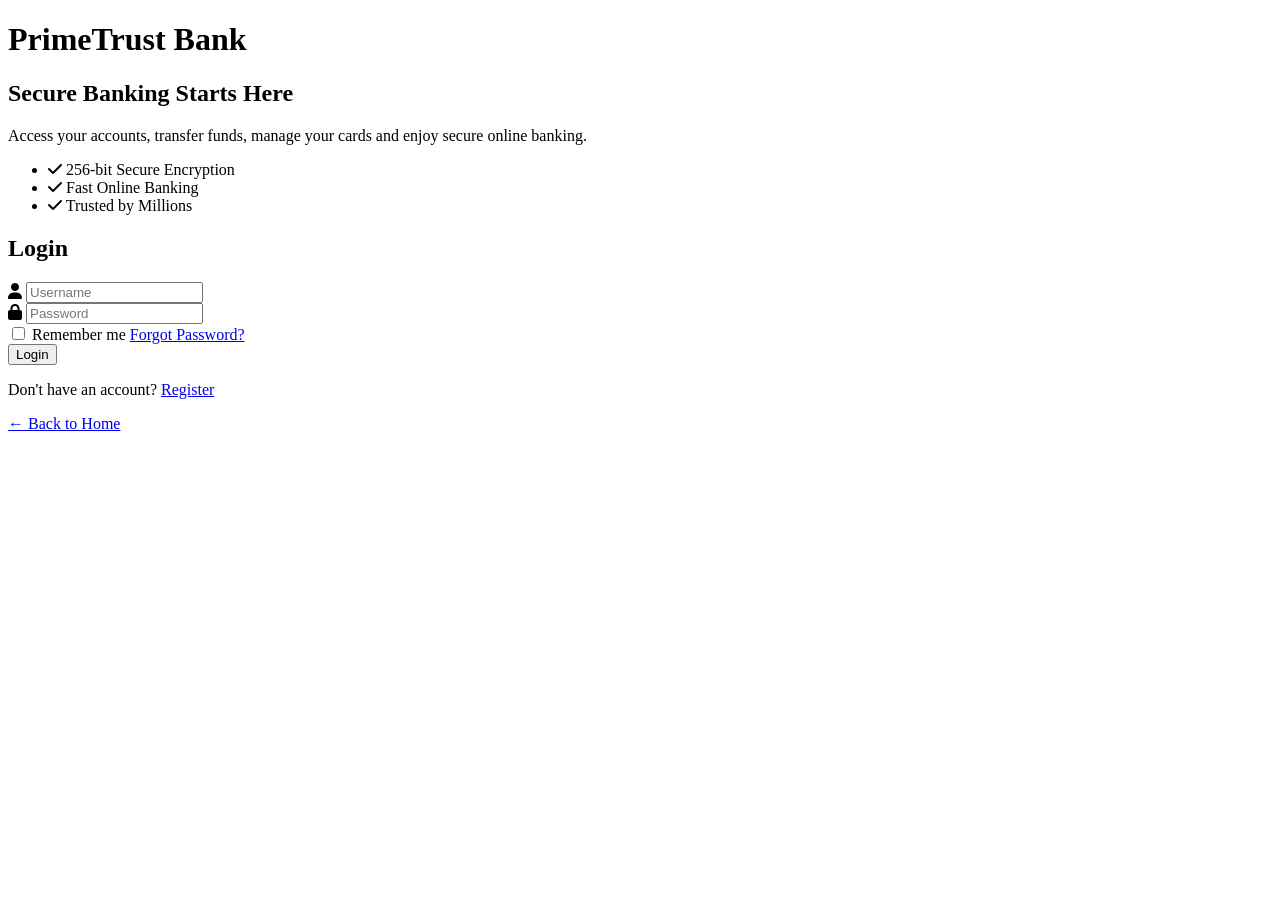
==== index.html @ f29349a3 "Add files via upload" ====
<!DOCTYPE html>
<html lang="en">
<head>
<meta charset="UTF-8">
<meta name="viewport" content="width=device-width, initial-scale=1.0">
<title>Login | PrimeTrust Bank</title>

<link rel="preconnect" href="https://fonts.googleapis.com">
<link href="https://fonts.googleapis.com/css2?family=Poppins:wght@300;400;500;600;700&display=swap" rel="stylesheet">

<link rel="stylesheet" href="login.css">

<link rel="stylesheet"
href="https://cdnjs.cloudflare.com/ajax/libs/font-awesome/6.5.2/css/all.min.css">

</head>

<body>

<div class="container">

<div class="left">

<h1>PrimeTrust Bank</h1>

<h2>Secure Banking Starts Here</h2>

<p>

Access your accounts, transfer funds, manage your
cards and enjoy secure online banking.

</p>

<ul>

<li><i class="fa-solid fa-check"></i> 256-bit Secure Encryption</li>

<li><i class="fa-solid fa-check"></i> Fast Online Banking</li>

<li><i class="fa-solid fa-check"></i> Trusted by Millions</li>

</ul>

</div>

<div class="right">

<form>

<h2>Login</h2>

<div class="input-box">

<i class="fa-solid fa-user"></i>

<input type="text" placeholder="Username">

</div>

<div class="input-box">

<i class="fa-solid fa-lock"></i>

<input type="password" placeholder="Password">

</div>

<div class="options">

<label>

<input type="checkbox">

Remember me

</label>

<a href="#">Forgot Password?</a>

</div>

<button>Login</button>

<p class="register">

Don't have an account?

<a href="#">Register</a>

</p>

<a href="index.html" class="back">

← Back to Home

</a>

</form>

</div>

</div>

</body>
</html>
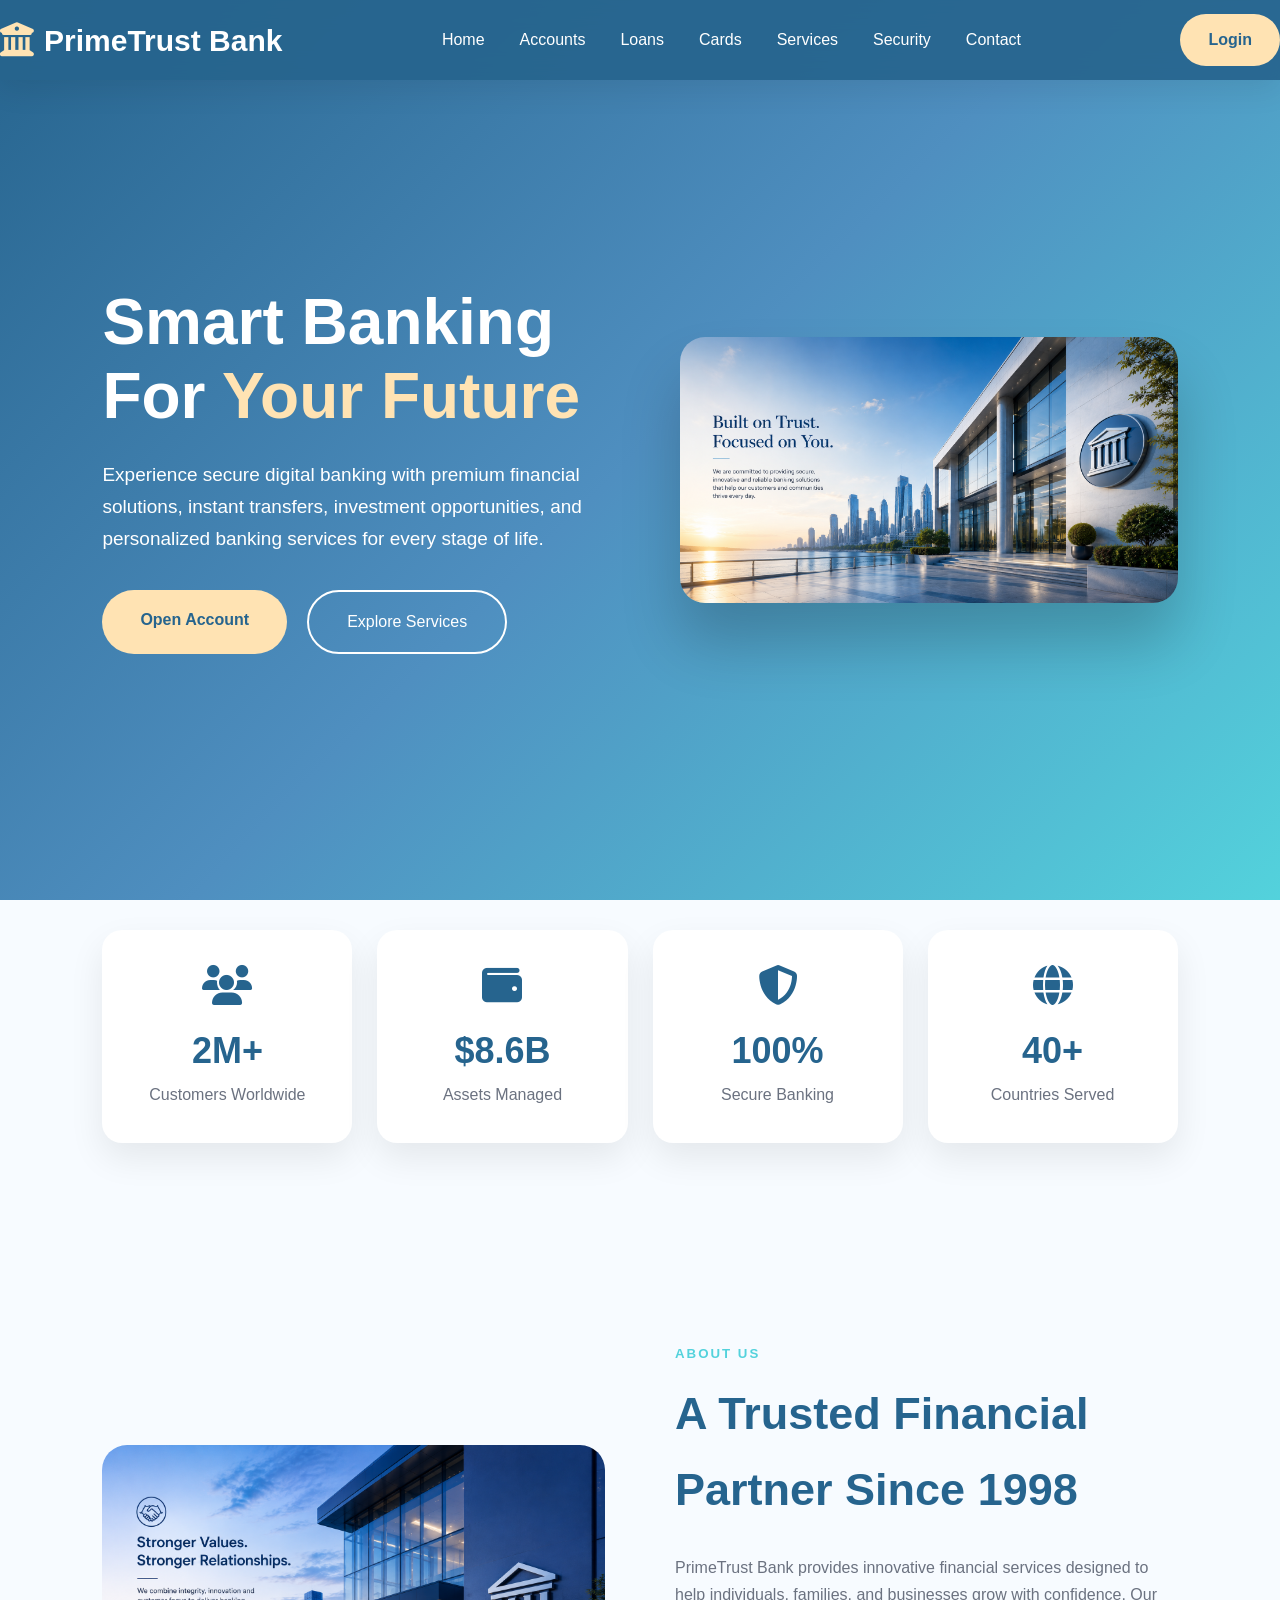
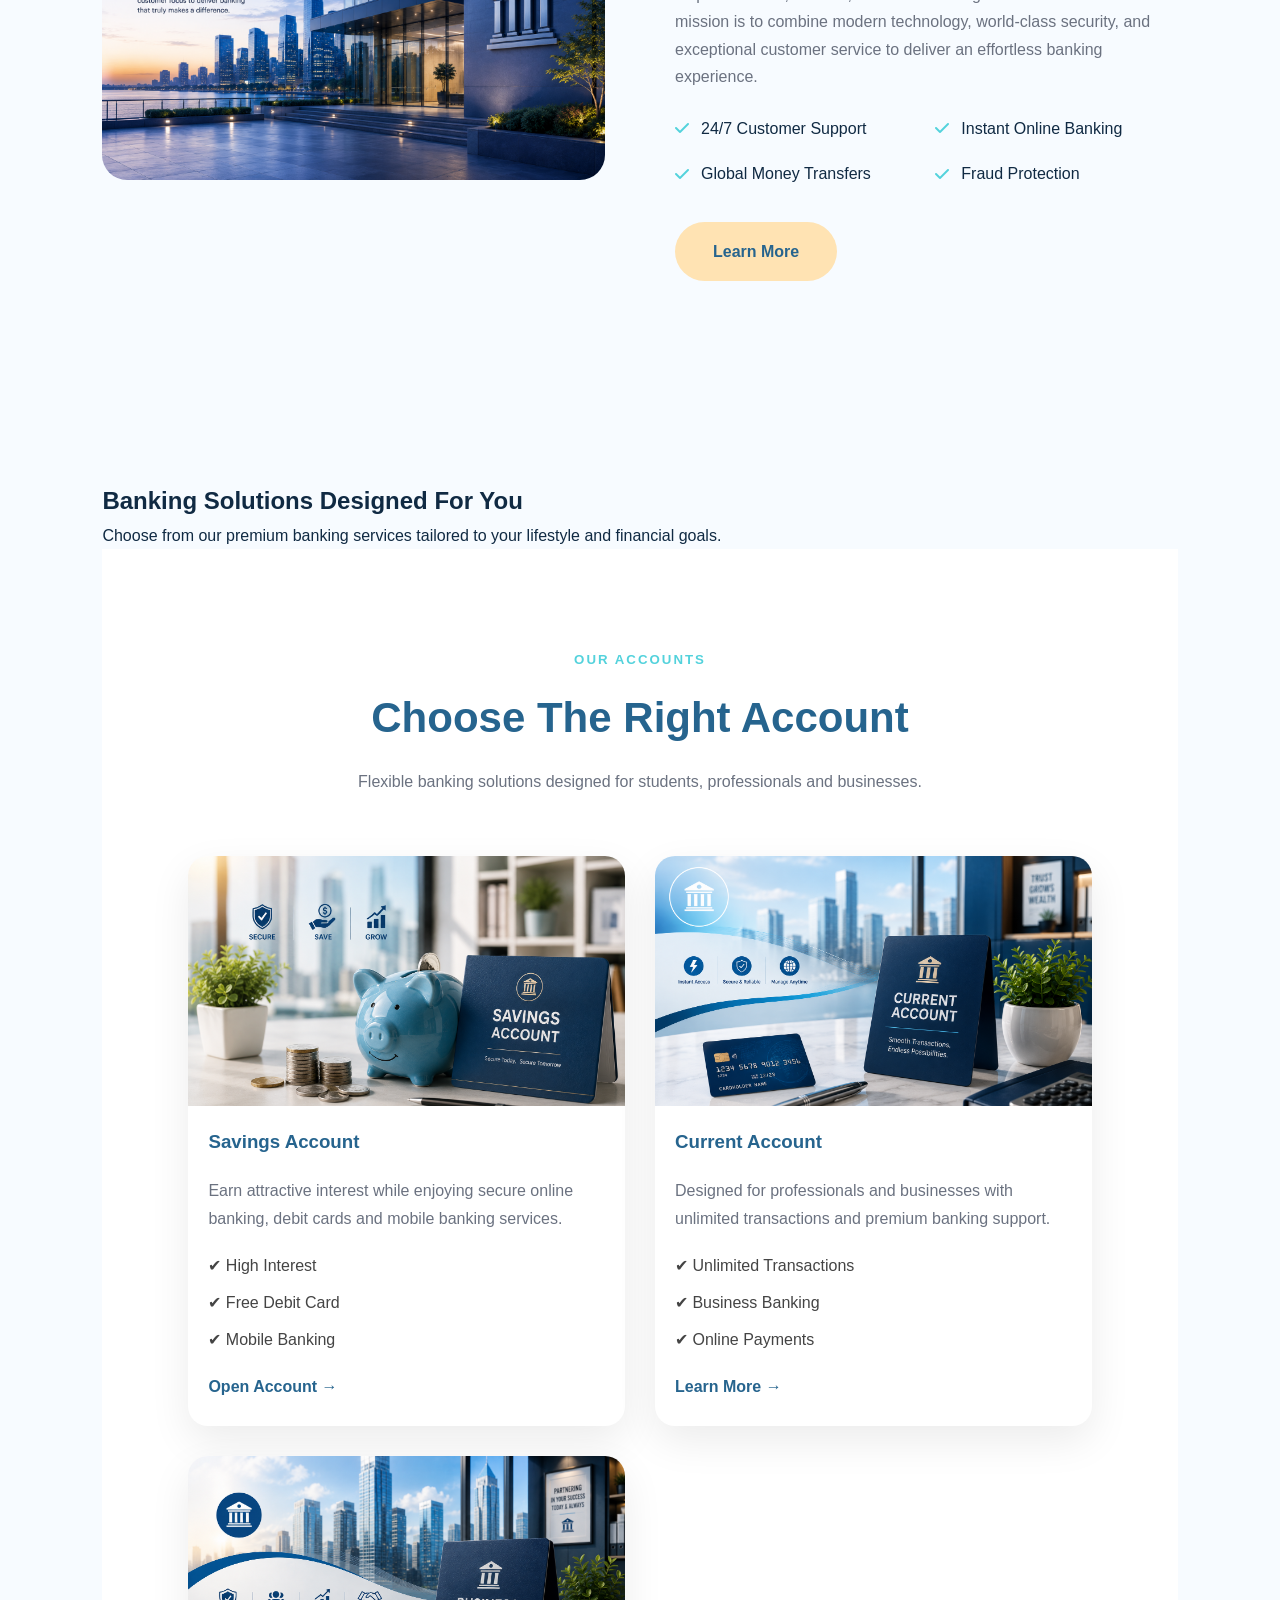
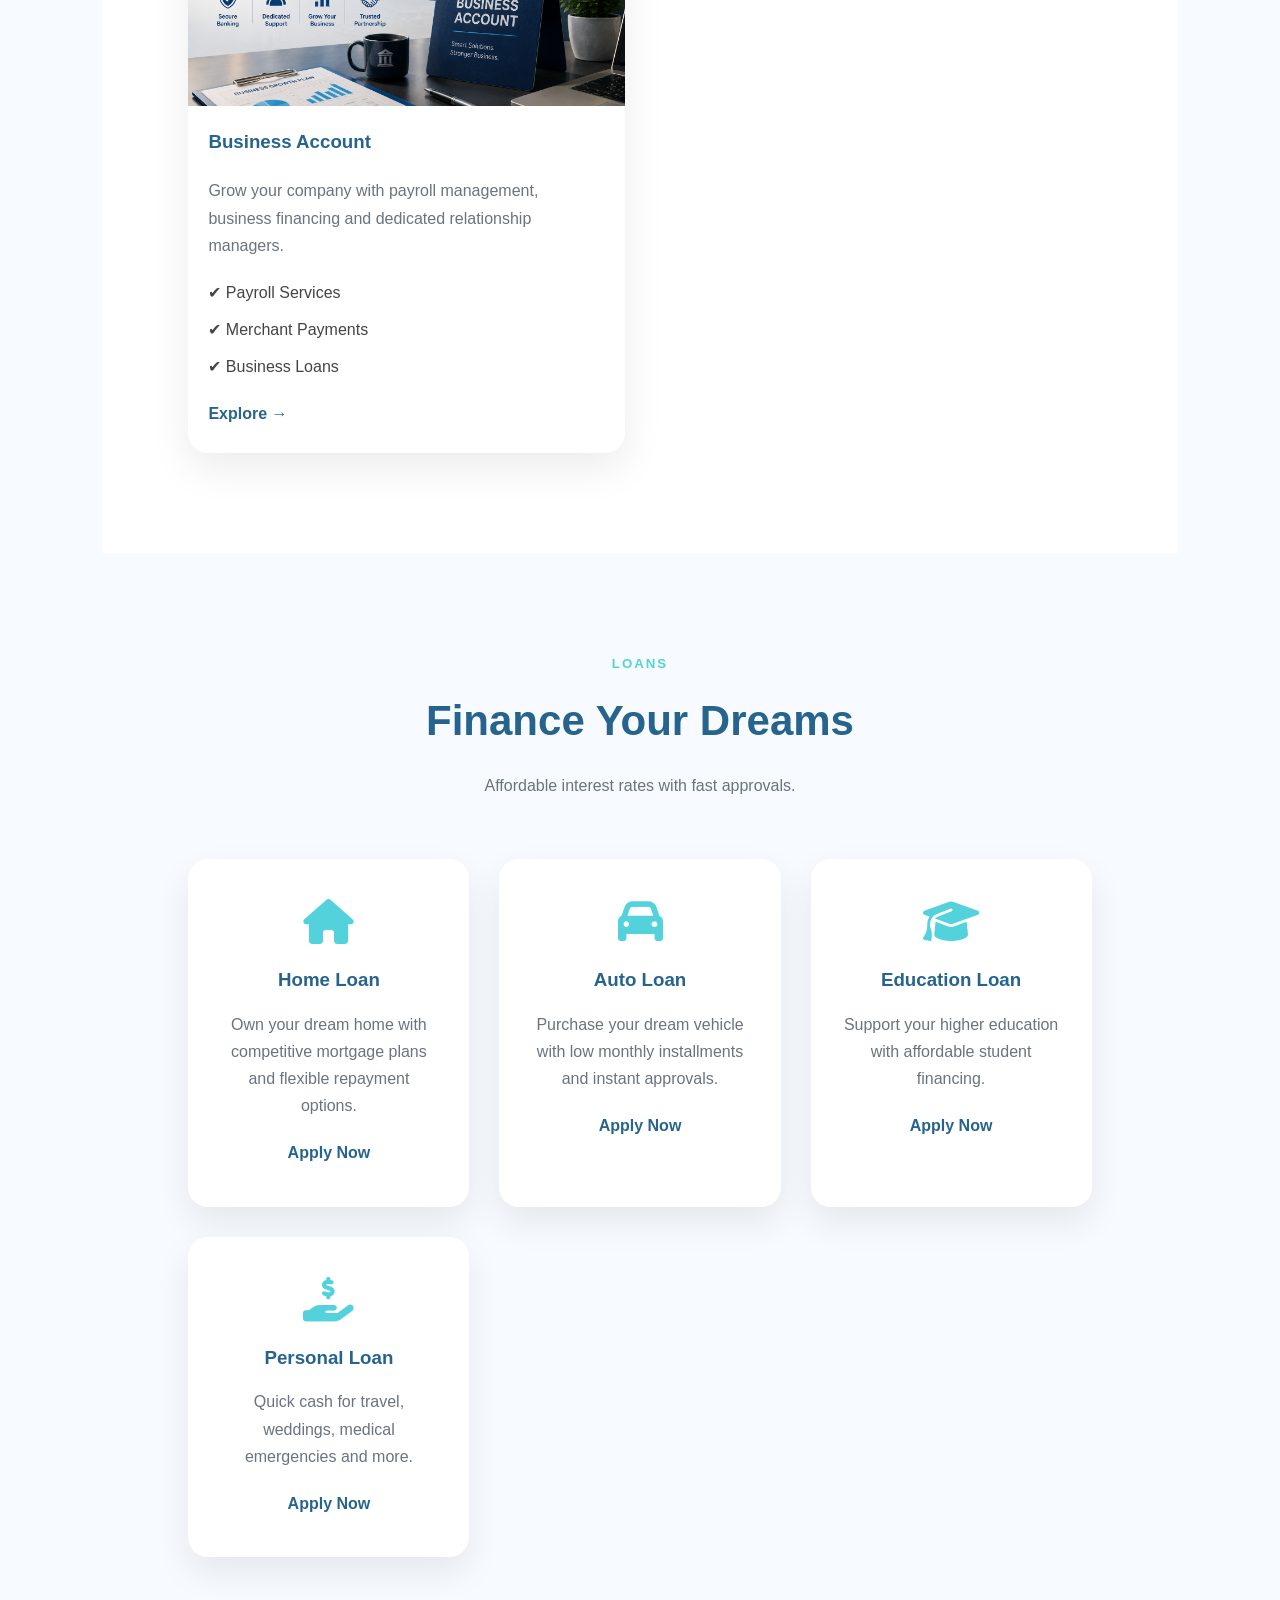
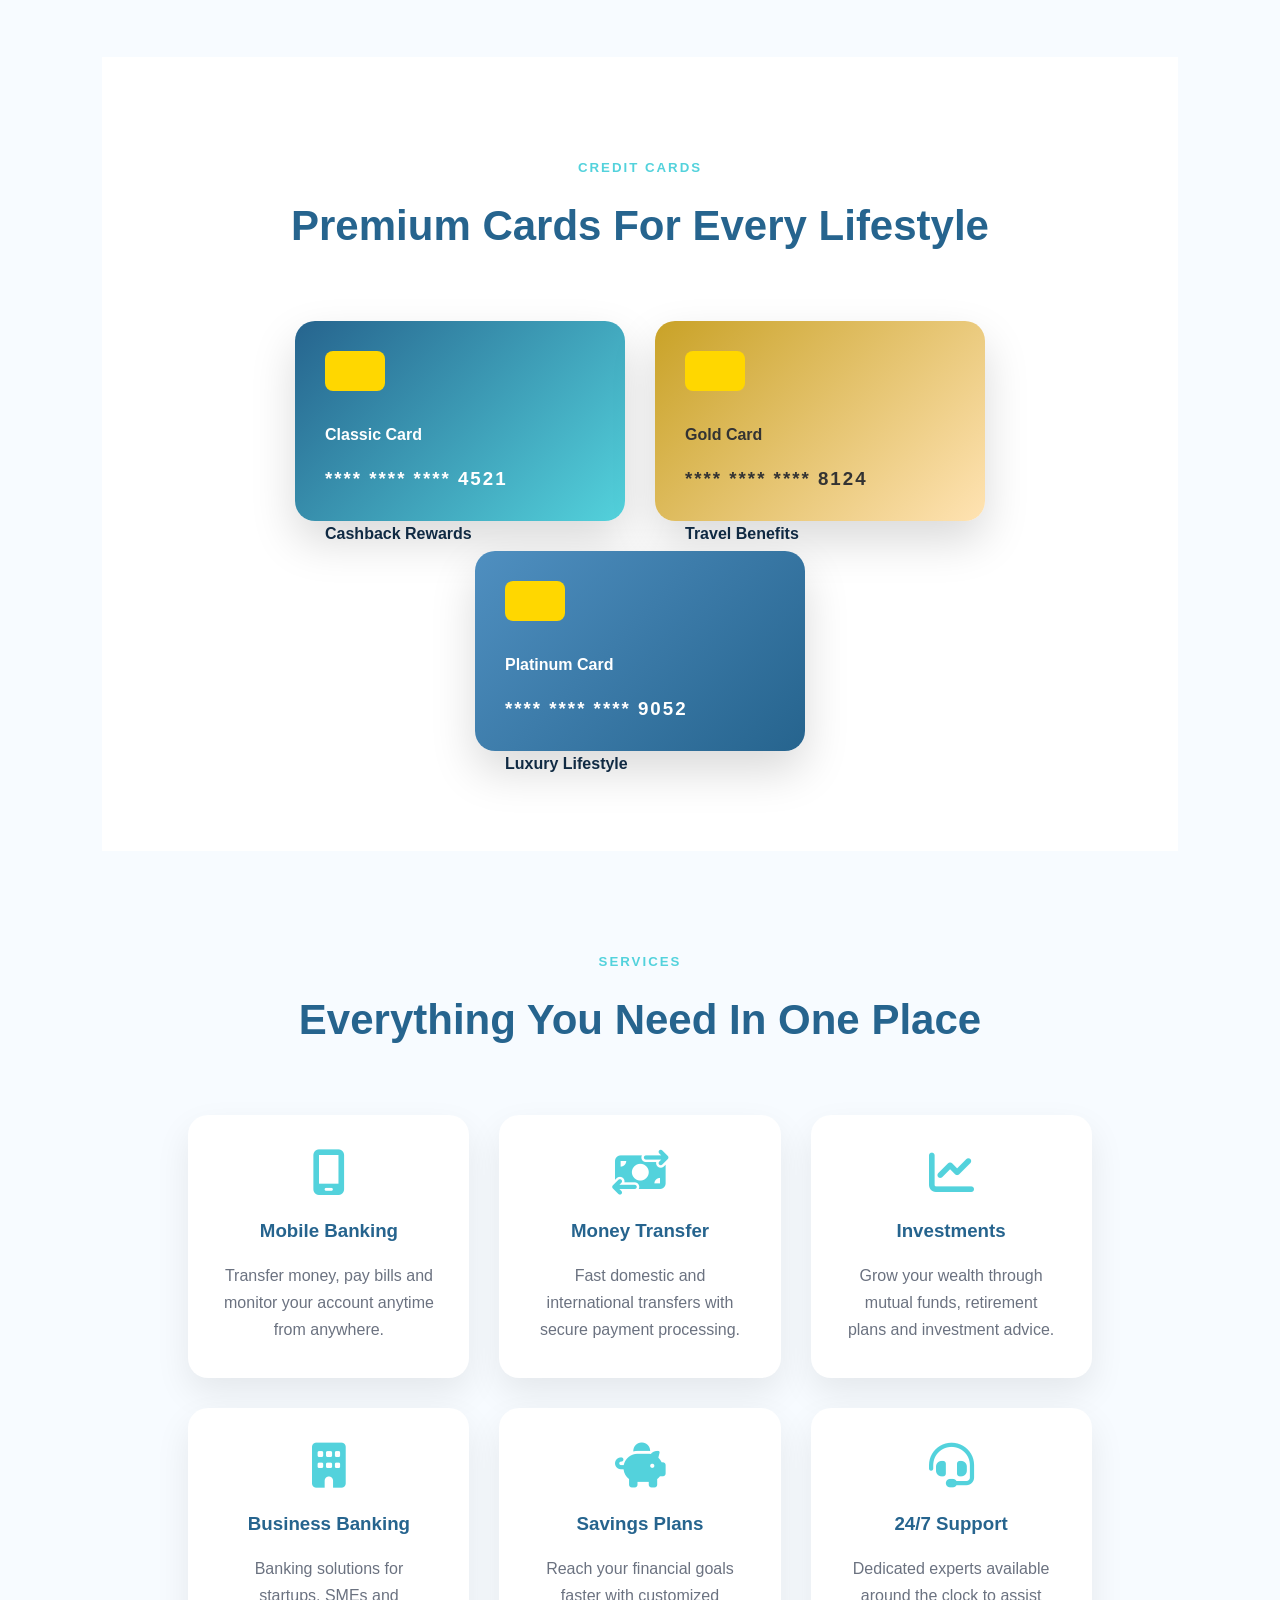
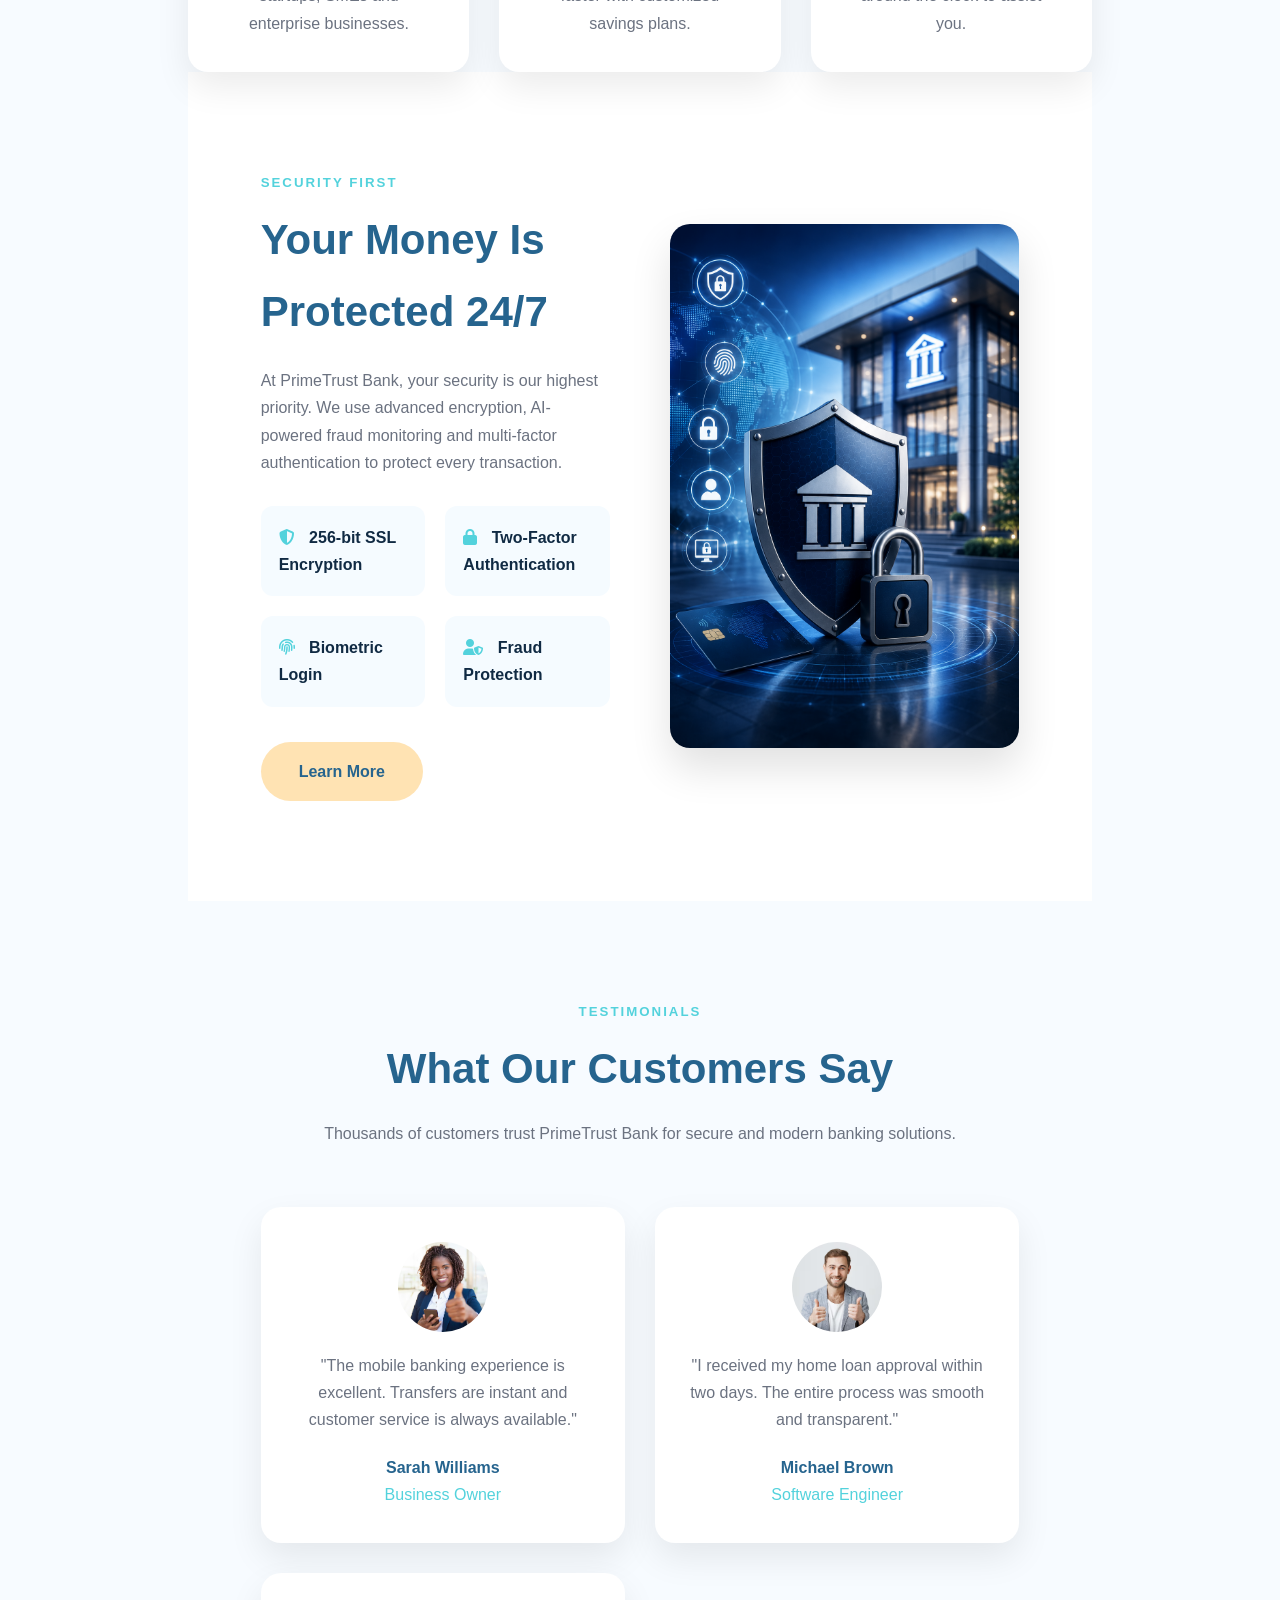
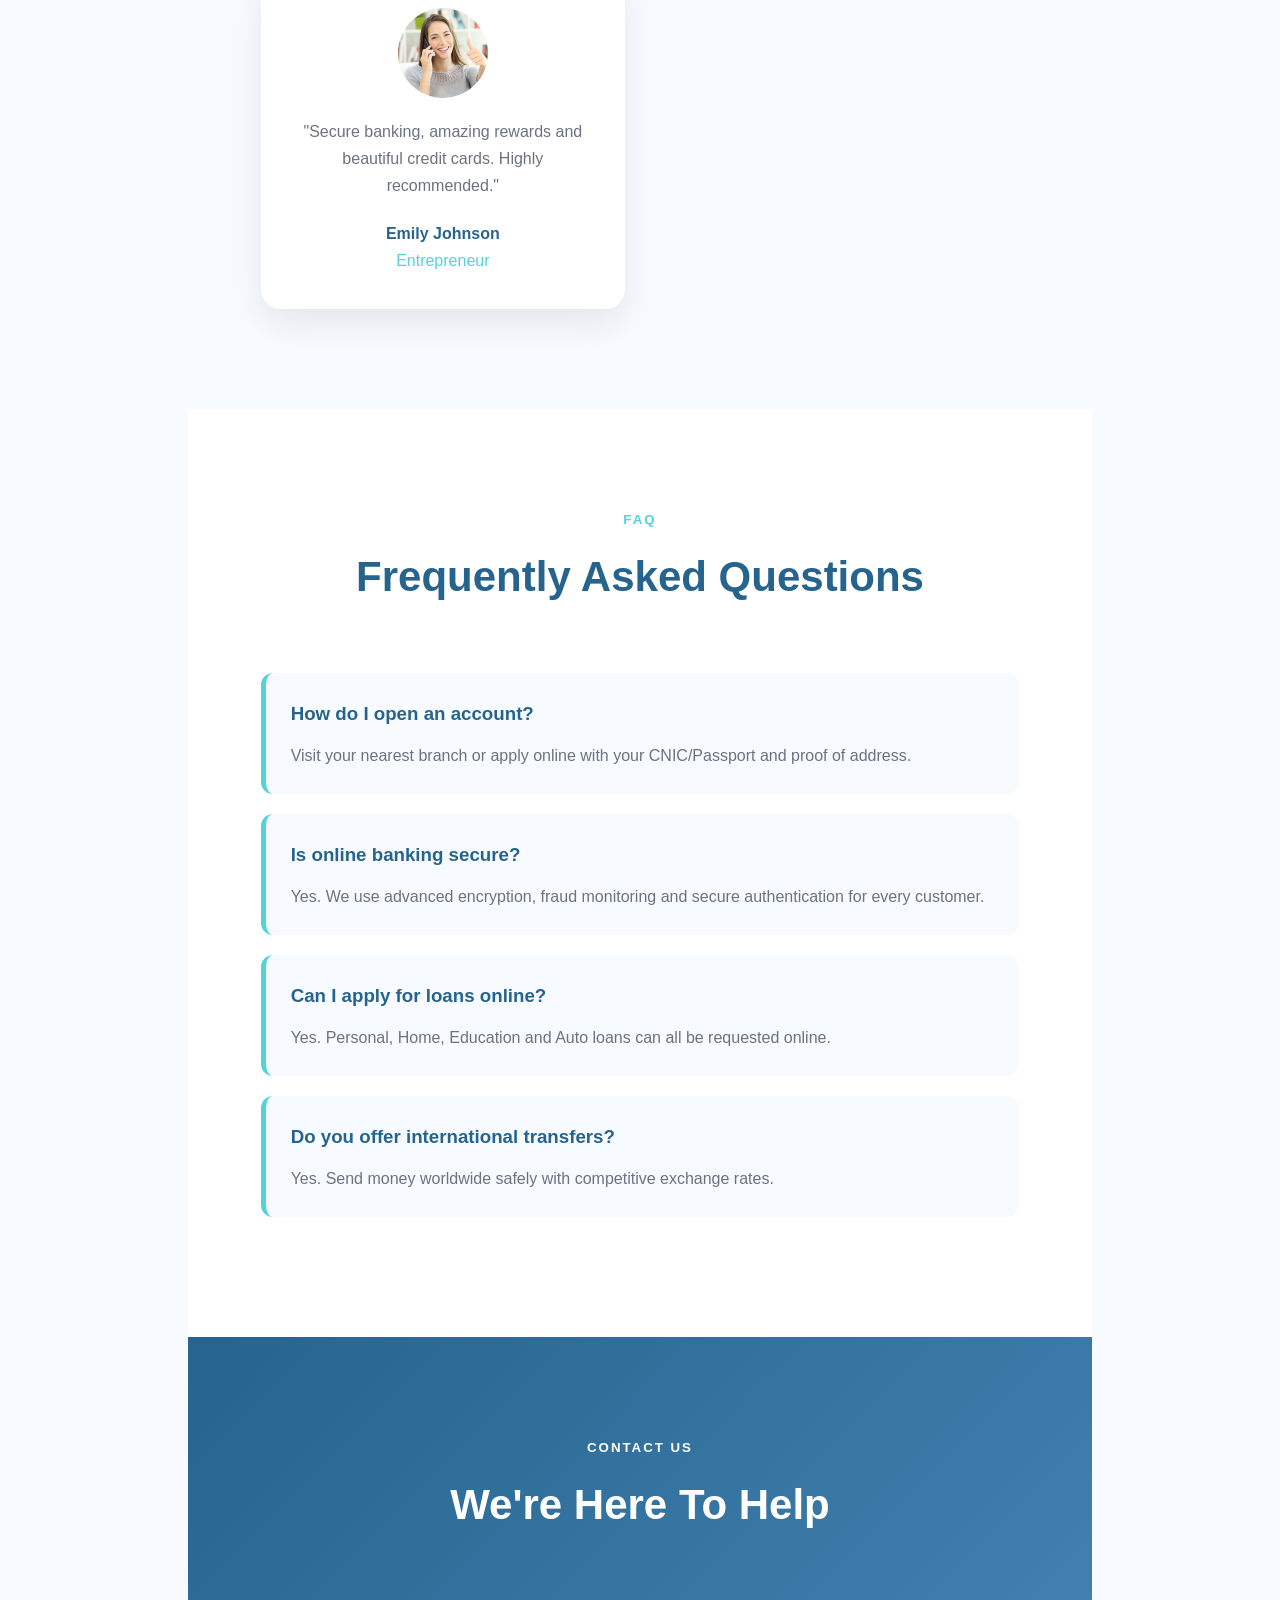
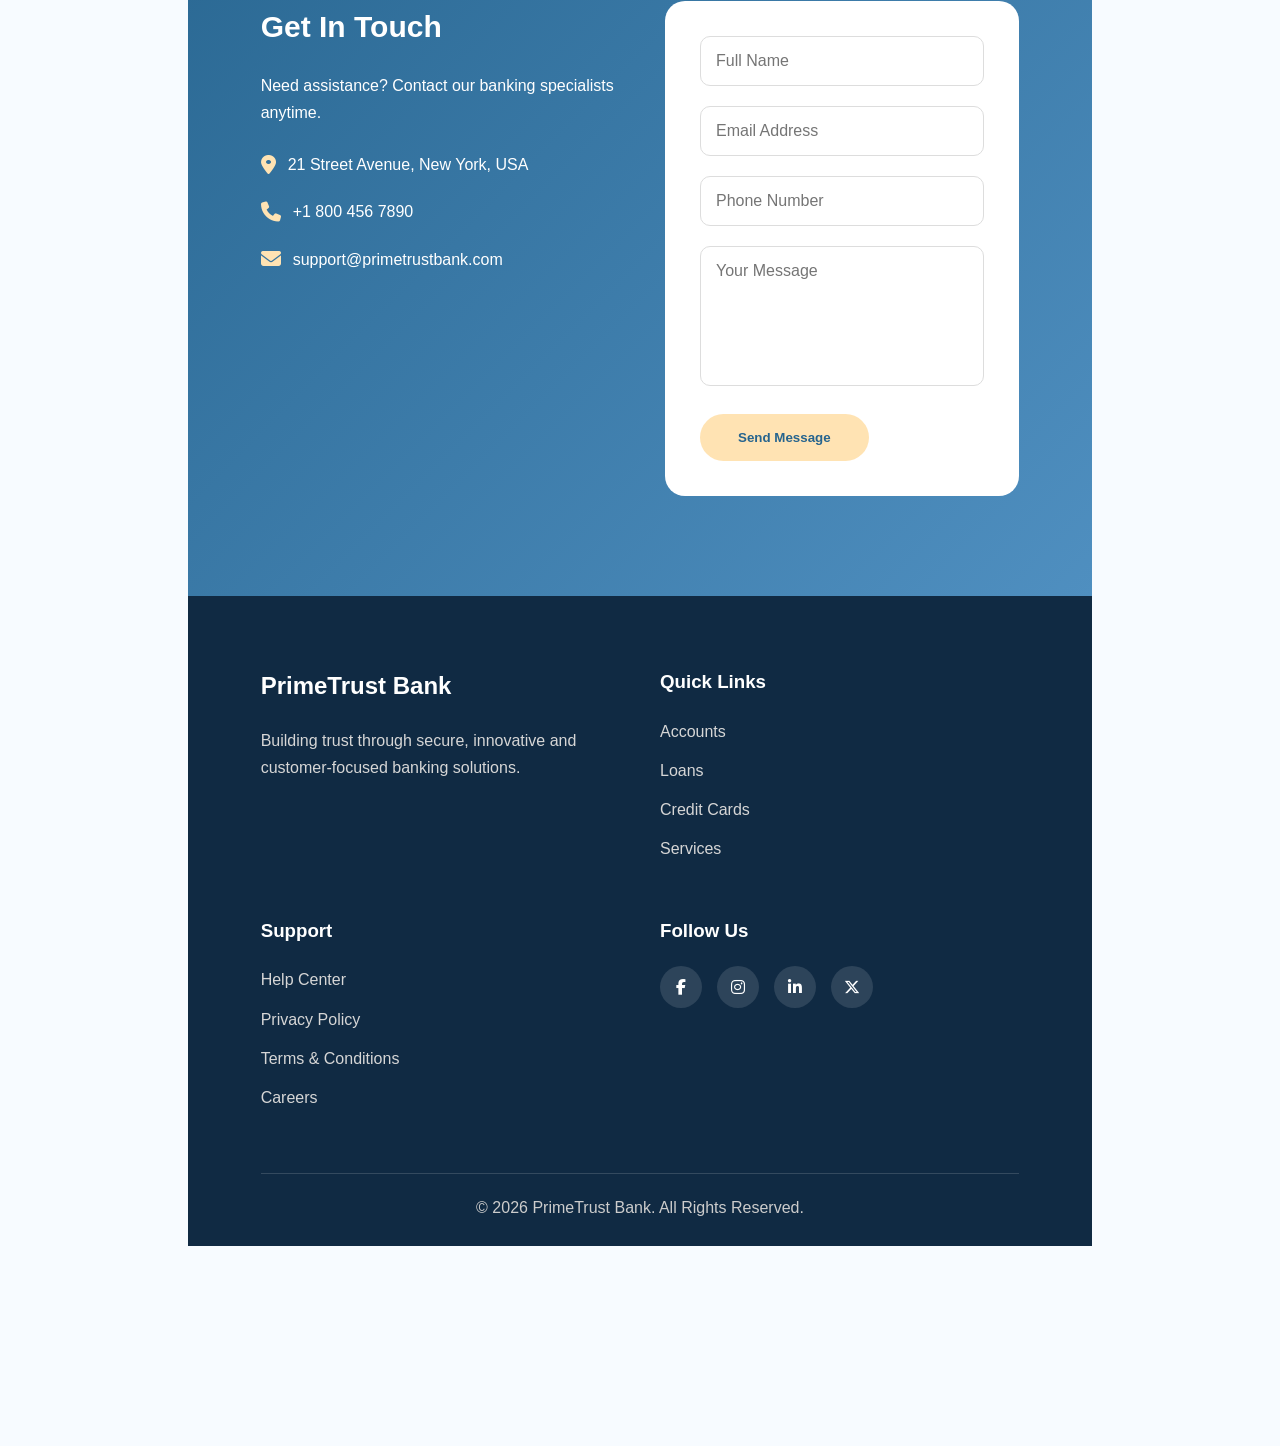
==== commit fbb504d7: "Add files via upload" ====
--- a/index.html
+++ b/index.html
@@ -3,12 +3,12 @@
 <head>
 <meta charset="UTF-8">
 <meta name="viewport" content="width=device-width, initial-scale=1.0">
-<title>Login | PrimeTrust Bank</title>
+<title>PrimeTrust Bank</title>
+
+<link rel="stylesheet" href="style.css">
 
 <link rel="preconnect" href="https://fonts.googleapis.com">
-<link href="https://fonts.googleapis.com/css2?family=Poppins:wght@300;400;500;600;700&display=swap" rel="stylesheet">
-
-<link rel="stylesheet" href="login.css">
+<link href="https://fonts.googleapis.com/css2?family=Poppins:wght@300;400;500;600;700;800&display=swap" rel="stylesheet">
 
 <link rel="stylesheet"
 href="https://cdnjs.cloudflare.com/ajax/libs/font-awesome/6.5.2/css/all.min.css">
@@ -17,90 +17,882 @@
 
 <body>
 
-<div class="container">
-
-<div class="left">
-
-<h1>PrimeTrust Bank</h1>
-
-<h2>Secure Banking Starts Here</h2>
-
-<p>
-
-Access your accounts, transfer funds, manage your
-cards and enjoy secure online banking.
-
-</p>
-
-<ul>
-
-<li><i class="fa-solid fa-check"></i> 256-bit Secure Encryption</li>
-
-<li><i class="fa-solid fa-check"></i> Fast Online Banking</li>
-
-<li><i class="fa-solid fa-check"></i> Trusted by Millions</li>
+<header>
+
+<nav class="navbar">
+
+<div class="logo">
+<i class="fa-solid fa-building-columns"></i>
+<span>PrimeTrust Bank</span>
+</div>
+
+<ul class="nav-links">
+
+<li><a href="#home">Home</a></li>
+<li><a href="#accounts">Accounts</a></li>
+<li><a href="#loans">Loans</a></li>
+<li><a href="#cards">Cards</a></li>
+<li><a href="#services">Services</a></li>
+<li><a href="#security">Security</a></li>
+<li><a href="#contact">Contact</a></li>
 
 </ul>
 
-</div>
-
-<div class="right">
-
-<form>
-
-<h2>Login</h2>
-
-<div class="input-box">
-
-<i class="fa-solid fa-user"></i>
-
-<input type="text" placeholder="Username">
-
-</div>
-
-<div class="input-box">
-
-<i class="fa-solid fa-lock"></i>
-
-<input type="password" placeholder="Password">
-
-</div>
-
-<div class="options">
-
-<label>
-
-<input type="checkbox">
-
-Remember me
-
-</label>
-
-<a href="#">Forgot Password?</a>
-
-</div>
-
-<button>Login</button>
-
-<p class="register">
-
-Don't have an account?
-
-<a href="#">Register</a>
-
-</p>
-
-<a href="index.html" class="back">
-
-← Back to Home
-
+<a href="index2.html" class="btn-nav">Login</a>
+</nav>
+
+</header>
+
+<!-- HERO -->
+
+<section class="hero" id="home">
+
+<div class="hero-content">
+
+<h1>
+Smart Banking For
+<span>Your Future</span>
+</h1>
+
+<p>
+
+Experience secure digital banking with premium financial
+solutions, instant transfers, investment opportunities,
+and personalized banking services for every stage of life.
+
+</p>
+
+<div class="hero-buttons">
+
+<a href="#" class="primary-btn">
+Open Account
 </a>
 
+<a href="#" class="secondary-btn">
+Explore Services
+</a>
+
+</div>
+
+</div>
+
+<div class="hero-image">
+
+<img src="img/../Hero Banner.png" alt="Bank">
+
+</div>
+
+</section>
+
+<!-- FLOATING STATS -->
+
+<section class="stats">
+
+<div class="stat-box">
+
+<i class="fa-solid fa-users"></i>
+
+<h2>2M+</h2>
+
+<p>Customers Worldwide</p>
+
+</div>
+
+<div class="stat-box">
+
+<i class="fa-solid fa-wallet"></i>
+
+<h2>$8.6B</h2>
+
+<p>Assets Managed</p>
+
+</div>
+
+<div class="stat-box">
+
+<i class="fa-solid fa-shield-halved"></i>
+
+<h2>100%</h2>
+
+<p>Secure Banking</p>
+
+</div>
+
+<div class="stat-box">
+
+<i class="fa-solid fa-globe"></i>
+
+<h2>40+</h2>
+
+<p>Countries Served</p>
+
+</div>
+
+</section>
+
+<!-- ABOUT -->
+
+<section class="about">
+
+<div class="about-image">
+
+<img src="img/../about us.png" alt="About Us">
+
+</div>
+
+<div class="about-content">
+
+<h5>ABOUT US</h5>
+
+<h2>
+
+A Trusted Financial Partner Since 1998
+
+</h2>
+
+<p>
+
+PrimeTrust Bank provides innovative financial services
+designed to help individuals, families, and businesses
+grow with confidence.
+
+Our mission is to combine modern technology,
+world-class security, and exceptional customer service
+to deliver an effortless banking experience.
+
+</p>
+
+<div class="features">
+
+<div>
+
+<i class="fa-solid fa-check"></i>
+
+24/7 Customer Support
+
+</div>
+
+<div>
+
+<i class="fa-solid fa-check"></i>
+
+Instant Online Banking
+
+</div>
+
+<div>
+
+<i class="fa-solid fa-check"></i>
+
+Global Money Transfers
+
+</div>
+
+<div>
+
+<i class="fa-solid fa-check"></i>
+
+Fraud Protection
+
+</div>
+
+</div>
+
+<a href="#" class="primary-btn">
+
+Learn More
+
+</a>
+
+</div>
+
+</section>
+
+<!-- SECTION TITLE -->
+
+<section class="section-title">
+
+<h2>
+
+Banking Solutions Designed For You
+
+</h2>
+
+<p>
+
+Choose from our premium banking services tailored
+to your lifestyle and financial goals.
+
+</p>
+
+<!-- =========================
+     ACCOUNTS
+========================= -->
+
+<section class="accounts" id="accounts">
+
+    <div class="section-heading">
+        <h5>OUR ACCOUNTS</h5>
+        <h2>Choose The Right Account</h2>
+        <p>Flexible banking solutions designed for students, professionals and businesses.</p>
+    </div>
+
+    <div class="card-container">
+
+        <div class="bank-card">
+
+            <img src="img/../saving acc.png" alt="Savings Account">
+
+            <h3>Savings Account</h3>
+
+            <p>
+                Earn attractive interest while enjoying secure online banking,
+                debit cards and mobile banking services.
+            </p>
+
+            <ul>
+                <li>✔ High Interest</li>
+                <li>✔ Free Debit Card</li>
+                <li>✔ Mobile Banking</li>
+            </ul>
+
+            <a href="#">Open Account →</a>
+
+        </div>
+
+        <div class="bank-card">
+
+            <img src="img/../current acc.png" alt="Current Account">
+
+            <h3>Current Account</h3>
+
+            <p>
+                Designed for professionals and businesses with unlimited
+                transactions and premium banking support.
+            </p>
+
+            <ul>
+                <li>✔ Unlimited Transactions</li>
+                <li>✔ Business Banking</li>
+                <li>✔ Online Payments</li>
+            </ul>
+
+            <a href="#">Learn More →</a>
+
+        </div>
+
+        <div class="bank-card">
+
+            <img src="img/../Business Account.png" alt="Business Account">
+
+            <h3>Business Account</h3>
+
+            <p>
+                Grow your company with payroll management,
+                business financing and dedicated relationship managers.
+            </p>
+
+            <ul>
+                <li>✔ Payroll Services</li>
+                <li>✔ Merchant Payments</li>
+                <li>✔ Business Loans</li>
+            </ul>
+
+            <a href="#">Explore →</a>
+
+        </div>
+
+    </div>
+
+</section>
+
+<!-- =========================
+        LOANS
+========================= -->
+
+<section class="loans" id="loans">
+
+<div class="section-heading">
+
+<h5>LOANS</h5>
+
+<h2>Finance Your Dreams</h2>
+
+<p>
+
+Affordable interest rates with fast approvals.
+
+</p>
+
+</div>
+
+<div class="loan-grid">
+
+<div class="loan-box">
+
+<i class="fa-solid fa-house"></i>
+
+<h3>Home Loan</h3>
+
+<p>
+
+Own your dream home with competitive mortgage plans
+and flexible repayment options.
+
+</p>
+
+<a href="#">Apply Now</a>
+
+</div>
+
+<div class="loan-box">
+
+<i class="fa-solid fa-car"></i>
+
+<h3>Auto Loan</h3>
+
+<p>
+
+Purchase your dream vehicle with low monthly
+installments and instant approvals.
+
+</p>
+
+<a href="#">Apply Now</a>
+
+</div>
+
+<div class="loan-box">
+
+<i class="fa-solid fa-graduation-cap"></i>
+
+<h3>Education Loan</h3>
+
+<p>
+
+Support your higher education with affordable
+student financing.
+
+</p>
+
+<a href="#">Apply Now</a>
+
+</div>
+
+<div class="loan-box">
+
+<i class="fa-solid fa-hand-holding-dollar"></i>
+
+<h3>Personal Loan</h3>
+
+<p>
+
+Quick cash for travel, weddings,
+medical emergencies and more.
+
+</p>
+
+<a href="#">Apply Now</a>
+
+</div>
+
+</div>
+
+</section>
+
+<!-- =========================
+      CREDIT CARDS
+========================= -->
+
+<section class="cards" id="cards">
+
+<div class="section-heading">
+
+<h5>CREDIT CARDS</h5>
+
+<h2>Premium Cards For Every Lifestyle</h2>
+
+</div>
+
+<div class="cards-wrapper">
+
+<div class="credit-card">
+
+<div class="chip"></div>
+
+<h4>Classic Card</h4>
+
+<h3>**** **** **** 4521</h3>
+
+<p>Cashback Rewards</p>
+
+</div>
+
+<div class="credit-card gold">
+
+<div class="chip"></div>
+
+<h4>Gold Card</h4>
+
+<h3>**** **** **** 8124</h3>
+
+<p>Travel Benefits</p>
+
+</div>
+
+<div class="credit-card platinum">
+
+<div class="chip"></div>
+
+<h4>Platinum Card</h4>
+
+<h3>**** **** **** 9052</h3>
+
+<p>Luxury Lifestyle</p>
+
+</div>
+
+</div>
+
+</section>
+
+<!-- =========================
+        SERVICES
+========================= -->
+
+<section class="services" id="services">
+
+<div class="section-heading">
+
+<h5>SERVICES</h5>
+
+<h2>Everything You Need In One Place</h2>
+
+</div>
+
+<div class="service-grid">
+
+<div class="service-box">
+
+<i class="fa-solid fa-mobile-screen"></i>
+
+<h3>Mobile Banking</h3>
+
+<p>
+
+Transfer money, pay bills and monitor your account
+anytime from anywhere.
+
+</p>
+
+</div>
+
+<div class="service-box">
+
+<i class="fa-solid fa-money-bill-transfer"></i>
+
+<h3>Money Transfer</h3>
+
+<p>
+
+Fast domestic and international transfers with secure
+payment processing.
+
+</p>
+
+</div>
+
+<div class="service-box">
+
+<i class="fa-solid fa-chart-line"></i>
+
+<h3>Investments</h3>
+
+<p>
+
+Grow your wealth through mutual funds,
+retirement plans and investment advice.
+
+</p>
+
+</div>
+
+<div class="service-box">
+
+<i class="fa-solid fa-building"></i>
+
+<h3>Business Banking</h3>
+
+<p>
+
+Banking solutions for startups,
+SMEs and enterprise businesses.
+
+</p>
+
+</div>
+
+<div class="service-box">
+
+<i class="fa-solid fa-piggy-bank"></i>
+
+<h3>Savings Plans</h3>
+
+<p>
+
+Reach your financial goals faster
+with customized savings plans.
+
+</p>
+
+</div>
+
+<div class="service-box">
+
+<i class="fa-solid fa-headset"></i>
+
+<h3>24/7 Support</h3>
+
+<p>
+
+Dedicated experts available around the clock
+to assist you.
+
+</p>
+
+</div>
+
+</div>
+
+<!-- =========================
+        SECURITY
+========================= -->
+
+<section class="security" id="security">
+
+    <div class="security-content">
+
+        <div class="security-text">
+
+            <h5>SECURITY FIRST</h5>
+
+            <h2>Your Money Is Protected 24/7</h2>
+
+            <p>
+                At PrimeTrust Bank, your security is our highest priority. We use
+                advanced encryption, AI-powered fraud monitoring and multi-factor
+                authentication to protect every transaction.
+            </p>
+
+            <div class="security-list">
+
+                <div>
+                    <i class="fa-solid fa-shield-halved"></i>
+                    256-bit SSL Encryption
+                </div>
+
+                <div>
+                    <i class="fa-solid fa-lock"></i>
+                    Two-Factor Authentication
+                </div>
+
+                <div>
+                    <i class="fa-solid fa-fingerprint"></i>
+                    Biometric Login
+                </div>
+
+                <div>
+                    <i class="fa-solid fa-user-shield"></i>
+                    Fraud Protection
+                </div>
+
+            </div>
+
+            <a href="#" class="primary-btn">
+                Learn More
+            </a>
+
+        </div>
+
+        <div class="security-image">
+            <img src="img/../security.png" alt="Security">
+        </div>
+
+    </div>
+
+</section>
+
+<!-- =========================
+      TESTIMONIALS
+========================= -->
+
+<section class="testimonials">
+
+<div class="section-heading">
+
+<h5>TESTIMONIALS</h5>
+
+<h2>What Our Customers Say</h2>
+
+<p>
+Thousands of customers trust PrimeTrust Bank for secure
+and modern banking solutions.
+</p>
+
+</div>
+
+<div class="testimonial-grid">
+
+<div class="testimonial">
+
+<img src="img/../customer 1.avif" alt="Customer">
+
+<p>
+"The mobile banking experience is excellent.
+Transfers are instant and customer service
+is always available."
+</p>
+
+<h4>Sarah Williams</h4>
+
+<span>Business Owner</span>
+
+</div>
+
+<div class="testimonial">
+
+<img src="img/../customer 3.avif" alt="Customer">
+
+<p>
+"I received my home loan approval within two days.
+The entire process was smooth and transparent."
+</p>
+
+<h4>Michael Brown</h4>
+
+<span>Software Engineer</span>
+
+</div>
+
+<div class="testimonial">
+
+<img src="img/../customer 2.jpg" alt="Customer">
+
+<p>
+"Secure banking, amazing rewards and beautiful
+credit cards. Highly recommended."
+</p>
+
+<h4>Emily Johnson</h4>
+
+<span>Entrepreneur</span>
+
+</div>
+
+</div>
+
+</section>
+
+<!-- =========================
+          FAQ
+========================= -->
+
+<section class="faq">
+
+<div class="section-heading">
+
+<h5>FAQ</h5>
+
+<h2>Frequently Asked Questions</h2>
+
+</div>
+
+<div class="faq-box">
+
+<h3>How do I open an account?</h3>
+
+<p>
+Visit your nearest branch or apply online with
+your CNIC/Passport and proof of address.
+</p>
+
+</div>
+
+<div class="faq-box">
+
+<h3>Is online banking secure?</h3>
+
+<p>
+Yes. We use advanced encryption, fraud monitoring
+and secure authentication for every customer.
+</p>
+
+</div>
+
+<div class="faq-box">
+
+<h3>Can I apply for loans online?</h3>
+
+<p>
+Yes. Personal, Home, Education and Auto loans
+can all be requested online.
+</p>
+
+</div>
+
+<div class="faq-box">
+
+<h3>Do you offer international transfers?</h3>
+
+<p>
+Yes. Send money worldwide safely with competitive
+exchange rates.
+</p>
+
+</div>
+
+</section>
+
+<!-- =========================
+        CONTACT
+========================= -->
+
+<section class="contact" id="contact">
+
+<div class="section-heading">
+
+<h5>CONTACT US</h5>
+
+<h2>We're Here To Help</h2>
+
+</div>
+
+<div class="contact-wrapper">
+
+<div class="contact-info">
+
+<h3>Get In Touch</h3>
+
+<p>
+Need assistance? Contact our banking specialists anytime.
+</p>
+
+<div>
+
+<i class="fa-solid fa-location-dot"></i>
+
+21 Street Avenue,
+New York, USA
+
+</div>
+
+<div>
+
+<i class="fa-solid fa-phone"></i>
+
++1 800 456 7890
+
+</div>
+
+<div>
+
+<i class="fa-solid fa-envelope"></i>
+
+support@primetrustbank.com
+
+</div>
+
+</div>
+
+<form class="contact-form">
+
+<input type="text" placeholder="Full Name">
+
+<input type="email" placeholder="Email Address">
+
+<input type="text" placeholder="Phone Number">
+
+<textarea rows="6" placeholder="Your Message"></textarea>
+
+<button type="submit" class="primary-btn">
+Send Message
+</button>
+
 </form>
 
 </div>
 
-</div>
+</section>
+
+<!-- =========================
+          FOOTER
+========================= -->
+
+<footer>
+
+<div class="footer-container">
+
+<div class="footer-col">
+
+<h2>PrimeTrust Bank</h2>
+
+<p>
+Building trust through secure, innovative
+and customer-focused banking solutions.
+</p>
+
+</div>
+
+<div class="footer-col">
+
+<h3>Quick Links</h3>
+
+<a href="#accounts">Accounts</a>
+<a href="#loans">Loans</a>
+<a href="#cards">Credit Cards</a>
+<a href="#services">Services</a>
+
+</div>
+
+<div class="footer-col">
+
+<h3>Support</h3>
+
+<a href="#">Help Center</a>
+<a href="#">Privacy Policy</a>
+<a href="#">Terms & Conditions</a>
+<a href="#">Careers</a>
+
+</div>
+
+<div class="footer-col">
+
+<h3>Follow Us</h3>
+
+<div class="social-icons">
+
+<a href="#"><i class="fab fa-facebook-f"></i></a>
+
+<a href="#"><i class="fab fa-instagram"></i></a>
+
+<a href="#"><i class="fab fa-linkedin-in"></i></a>
+
+<a href="#"><i class="fab fa-x-twitter"></i></a>
+
+</div>
+
+</div>
+
+</div>
+
+<div class="copyright">
+
+© 2026 PrimeTrust Bank. All Rights Reserved.
+
+</div>
+
+</footer>
 
 </body>
-</html>+</html>
+
--- a/style.css
+++ b/style.css
@@ -0,0 +1,1038 @@
+
+/*==============================
+ROOT COLORS
+===============================*/
+
+:root{
+
+--primary:#26648E;
+--secondary:#4F8FC0;
+--accent:#53D2DC;
+--light:#FFE3B3;
+
+--white:#ffffff;
+--dark:#102A43;
+--gray:#6b7280;
+
+}
+
+/*==============================
+RESET
+===============================*/
+
+*{
+margin:0;
+padding:0;
+box-sizing:border-box;
+scroll-behavior:smooth;
+font-family:'Poppins',sans-serif;
+}
+
+body{
+background:#f7fbff;
+color:var(--dark);
+line-height:1.7;
+overflow-x:hidden;
+}
+
+img{
+width:100%;
+display:block;
+}
+
+a{
+text-decoration:none;
+}
+
+ul{
+list-style:none;
+}
+
+section{
+padding:100px 8%;
+}
+
+/*==============================
+NAVBAR
+===============================*/
+
+header{
+
+position:fixed;
+top:0;
+left:0;
+width:100%;
+z-index:1000;
+
+background:rgba(38,100,142,.92);
+
+backdrop-filter:blur(12px);
+
+box-shadow:0 10px 30px rgba(0,0,0,.08);
+
+}
+
+.navbar{
+
+height:80px;
+
+display:flex;
+
+justify-content:space-between;
+
+align-items:center;
+
+}
+
+.logo{
+
+display:flex;
+
+align-items:center;
+
+gap:10px;
+
+font-size:30px;
+
+font-weight:700;
+
+color:#fff;
+
+}
+
+.logo i{
+
+font-size:34px;
+
+color:var(--light);
+
+}
+
+.nav-links{
+
+display:flex;
+
+gap:35px;
+
+}
+
+.nav-links a{
+
+color:#fff;
+
+font-weight:500;
+
+transition:.3s;
+
+}
+
+.nav-links a:hover{
+
+color:var(--light);
+
+}
+
+.btn-nav{
+
+background:var(--light);
+
+padding:12px 28px;
+
+border-radius:50px;
+
+font-weight:600;
+
+color:var(--primary);
+
+transition:.4s;
+
+}
+
+.btn-nav:hover{
+
+transform:translateY(-3px);
+
+box-shadow:0 15px 30px rgba(0,0,0,.2);
+
+}
+
+/*==============================
+HERO
+===============================*/
+
+.hero{
+
+padding-top:140px;
+
+min-height:100vh;
+
+display:grid;
+
+grid-template-columns:repeat(2,1fr);
+
+align-items:center;
+
+gap:80px;
+
+background:linear-gradient(135deg,#26648E,#4F8FC0,#53D2DC);
+
+}
+
+.hero-content h1{
+
+font-size:64px;
+
+font-weight:800;
+
+line-height:1.15;
+
+color:#fff;
+
+margin-bottom:25px;
+
+}
+
+.hero-content span{
+
+color:var(--light);
+
+}
+
+.hero-content p{
+
+color:#fff;
+
+font-size:19px;
+
+margin-bottom:35px;
+
+max-width:560px;
+
+}
+
+.hero-buttons{
+
+display:flex;
+
+gap:20px;
+
+}
+
+.primary-btn{
+
+display:inline-block;
+
+padding:16px 38px;
+
+background:var(--light);
+
+color:var(--primary);
+
+border-radius:40px;
+
+font-weight:700;
+
+transition:.4s;
+
+}
+
+.primary-btn:hover{
+
+transform:translateY(-6px);
+
+}
+
+.secondary-btn{
+
+display:inline-block;
+
+padding:16px 38px;
+
+border:2px solid #fff;
+
+border-radius:40px;
+
+color:#fff;
+
+transition:.4s;
+
+}
+
+.secondary-btn:hover{
+
+background:#fff;
+
+color:var(--primary);
+
+}
+
+.hero-image img{
+
+border-radius:25px;
+
+box-shadow:0 40px 60px rgba(0,0,0,.2);
+
+}
+
+/*==============================
+STATS
+===============================*/
+
+.stats{
+
+display:grid;
+
+grid-template-columns:repeat(4,1fr);
+
+gap:25px;
+
+margin-top:-70px;
+
+position:relative;
+
+z-index:5;
+
+}
+
+.stat-box{
+
+background:#fff;
+
+padding:35px;
+
+text-align:center;
+
+border-radius:20px;
+
+box-shadow:0 15px 35px rgba(0,0,0,.08);
+
+transition:.3s;
+
+}
+
+.stat-box:hover{
+
+transform:translateY(-8px);
+
+}
+
+.stat-box i{
+
+font-size:40px;
+
+color:var(--primary);
+
+margin-bottom:15px;
+
+}
+
+.stat-box h2{
+
+font-size:36px;
+
+color:var(--primary);
+
+}
+
+.stat-box p{
+
+color:var(--gray);
+
+}
+
+/*==============================
+ABOUT
+===============================*/
+
+.about{
+
+display:grid;
+
+grid-template-columns:1fr 1fr;
+
+gap:70px;
+
+align-items:center;
+
+}
+
+.about-image img{
+
+border-radius:25px;
+
+}
+
+.about-content h5{
+
+color:var(--accent);
+
+letter-spacing:2px;
+
+margin-bottom:10px;
+
+}
+
+.about-content h2{
+
+font-size:45px;
+
+margin-bottom:25px;
+
+color:var(--primary);
+
+}
+
+.about-content p{
+
+color:var(--gray);
+
+margin-bottom:25px;
+
+}
+
+.features{
+
+display:grid;
+
+grid-template-columns:repeat(2,1fr);
+
+gap:18px;
+
+margin-bottom:35px;
+
+}
+
+.features div{
+
+display:flex;
+
+gap:12px;
+
+align-items:center;
+
+font-weight:500;
+
+}
+
+.features i{
+
+color:var(--accent);
+
+}
+
+/*==============================
+SECTION TITLE
+===============================*/
+    
+.section-heading{
+
+text-align:center;
+
+margin-bottom:60px;
+
+}
+
+.section-heading h5{
+
+color:var(--accent);
+
+letter-spacing:2px;
+
+margin-bottom:10px;
+
+}
+
+.section-heading h2{
+
+font-size:42px;
+
+color:var(--primary);
+
+margin-bottom:15px;
+
+}
+
+.section-heading p{
+
+max-width:700px;
+
+margin:auto;
+color:var(--gray);
+
+}
+/*==============================
+ACCOUNTS
+===============================*/
+
+.accounts{
+    background:#fff;
+}
+
+.card-container{
+    display:grid;
+    grid-template-columns:repeat(auto-fit,minmax(300px,1fr));
+    gap:30px;
+}
+
+.bank-card{
+    background:#fff;
+    border-radius:20px;
+    overflow:hidden;
+    box-shadow:0 15px 40px rgba(0,0,0,.08);
+    transition:.4s;
+}
+
+.bank-card:hover{
+    transform:translateY(-10px);
+}
+
+.bank-card img{
+    height:250px;
+    object-fit:cover;
+}
+
+.bank-card h3{
+    color:var(--primary);
+    margin:20px;
+}
+
+.bank-card p{
+    margin:0 20px 20px;
+    color:var(--gray);
+}
+
+.bank-card ul{
+    margin:0 20px 20px;
+}
+
+.bank-card li{
+    margin:10px 0;
+    color:#444;
+}
+
+.bank-card a{
+    display:inline-block;
+    margin:0 20px 25px;
+    color:var(--primary);
+    font-weight:600;
+}
+
+/*==============================
+LOANS
+===============================*/
+
+.loans{
+    background:#f7fbff;
+}
+
+.loan-grid{
+    display:grid;
+    grid-template-columns:repeat(auto-fit,minmax(250px,1fr));
+    gap:30px;
+}
+
+.loan-box{
+    background:#fff;
+    text-align:center;
+    padding:40px 30px;
+    border-radius:20px;
+    box-shadow:0 15px 35px rgba(0,0,0,.08);
+    transition:.4s;
+}
+
+.loan-box:hover{
+    background:var(--primary);
+    color:#fff;
+    transform:translateY(-8px);
+}
+
+.loan-box:hover h3,
+.loan-box:hover p,
+.loan-box:hover a,
+.loan-box:hover i{
+    color:#fff;
+}
+
+.loan-box i{
+    font-size:45px;
+    color:var(--accent);
+    margin-bottom:20px;
+}
+
+.loan-box h3{
+    margin-bottom:15px;
+    color:var(--primary);
+}
+
+.loan-box p{
+    color:var(--gray);
+    margin-bottom:20px;
+}
+
+.loan-box a{
+    color:var(--primary);
+    font-weight:600;
+}
+
+/*==============================
+CREDIT CARDS
+===============================*/
+
+.cards{
+    background:#fff;
+}
+
+.cards-wrapper{
+    display:flex;
+    justify-content:center;
+    gap:30px;
+    flex-wrap:wrap;
+}
+
+.credit-card{
+    width:330px;
+    height:200px;
+    border-radius:20px;
+    padding:30px;
+    color:#fff;
+    background:linear-gradient(135deg,#26648E,#53D2DC);
+    box-shadow:0 20px 45px rgba(0,0,0,.15);
+    transition:.4s;
+}
+
+.credit-card:hover{
+    transform:translateY(-10px) rotate(-2deg);
+}
+
+.credit-card.gold{
+    background:linear-gradient(135deg,#C9A227,#FFE3B3);
+    color:#333;
+}
+
+.credit-card.platinum{
+    background:linear-gradient(135deg,#4F8FC0,#26648E);
+}
+
+.chip{
+    width:60px;
+    height:40px;
+    border-radius:8px;
+    background:#FFD700;
+    margin-bottom:30px;
+}
+
+.credit-card h3{
+    margin:15px 0;
+    letter-spacing:2px;
+}
+.credit-card p{
+    font-weight:600;
+    color:var(--dark);
+    padding-top:10px;
+}
+
+/*==============================
+SERVICES
+===============================*/
+
+.services{
+    background:#f7fbff;
+}
+
+.service-grid{
+    display:grid;
+    grid-template-columns:repeat(auto-fit,minmax(260px,1fr));
+    gap:30px;
+}
+
+.service-box{
+    background:#fff;
+    padding:35px;
+    border-radius:20px;
+    text-align:center;
+    box-shadow:0 15px 35px rgba(0,0,0,.08);
+    transition:.4s;
+}
+
+.service-box:hover{
+    transform:translateY(-8px);
+}
+
+.service-box i{
+    font-size:45px;
+    color:var(--accent);
+    margin-bottom:20px;
+}
+
+.service-box h3{
+    margin-bottom:15px;
+    color:var(--primary);
+}
+
+.service-box p{
+    color:var(--gray);
+}
+/*==================================
+SECURITY
+==================================*/
+
+.security{
+    background:#fff;
+}
+
+.security-content{
+    display:grid;
+    grid-template-columns:repeat(2,1fr);
+    gap:60px;
+    align-items:center;
+}
+
+.security-image img{
+    border-radius:20px;
+    box-shadow:0 20px 40px rgba(0,0,0,.12);
+}
+
+.security-text h5{
+    color:var(--accent);
+    letter-spacing:2px;
+    margin-bottom:10px;
+}
+
+.security-text h2{
+    font-size:42px;
+    color:var(--primary);
+    margin-bottom:20px;
+}
+
+.security-text p{
+    color:var(--gray);
+    margin-bottom:30px;
+}
+
+.security-list{
+    display:grid;
+    grid-template-columns:repeat(2,1fr);
+    gap:20px;
+    margin-bottom:35px;
+}
+
+.security-list div{
+    background:#f5fbff;
+    padding:18px;
+    border-radius:12px;
+    font-weight:600;
+}
+
+.security-list i{
+    color:var(--accent);
+    margin-right:10px;
+}
+
+/*==================================
+TESTIMONIALS
+==================================*/
+
+.testimonials{
+    background:#f7fbff;
+}
+
+.testimonial-grid{
+    display:grid;
+    grid-template-columns:repeat(auto-fit,minmax(320px,1fr));
+    gap:30px;
+}
+
+.testimonial{
+    background:#fff;
+    padding:35px;
+    border-radius:20px;
+    box-shadow:0 15px 35px rgba(0,0,0,.08);
+    text-align:center;
+    transition:.35s;
+}
+
+.testimonial:hover{
+    transform:translateY(-10px);
+}
+
+.testimonial img{
+    width:90px;
+    height:90px;
+    border-radius:50%;
+    margin:auto;
+    object-fit:cover;
+    margin-bottom:20px;
+}
+
+.testimonial p{
+    color:var(--gray);
+    margin-bottom:20px;
+}
+
+.testimonial h4{
+    color:var(--primary);
+}
+
+.testimonial span{
+    color:var(--accent);
+}
+
+/*==================================
+FAQ
+==================================*/
+
+.faq{
+    background:#fff;
+}
+
+.faq-box{
+    background:#f7fbff;
+    border-left:5px solid var(--accent);
+    padding:25px;
+    margin-bottom:20px;
+    border-radius:12px;
+}
+
+.faq-box h3{
+    color:var(--primary);
+    margin-bottom:12px;
+}
+
+.faq-box p{
+    color:var(--gray);
+}
+
+/*==================================
+CONTACT
+==================================*/
+
+.contact{
+    background:linear-gradient(135deg,#26648E,#4F8FC0);
+    color:#fff;
+}
+
+.contact .section-heading h2,
+.contact .section-heading h5,
+.contact .section-heading p{
+    color:#fff;
+}
+
+.contact-wrapper{
+    display:grid;
+    grid-template-columns:1fr 1fr;
+    gap:50px;
+}
+
+.contact-info h3{
+    font-size:30px;
+    margin-bottom:20px;
+}
+
+.contact-info p{
+    margin-bottom:25px;
+}
+
+.contact-info div{
+    margin-bottom:20px;
+    display:flex;
+    align-items:center;
+    gap:12px;
+}
+
+.contact-info i{
+    font-size:20px;
+    color:var(--light);
+}
+
+.contact-form{
+    background:#fff;
+    padding:35px;
+    border-radius:20px;
+}
+
+.contact-form input,
+.contact-form textarea{
+    width:100%;
+    padding:15px;
+    margin-bottom:20px;
+    border:1px solid #ddd;
+    border-radius:10px;
+    font-size:16px;
+    outline:none;
+}
+
+.contact-form textarea{
+    resize:none;
+}
+
+.contact-form .primary-btn{
+    border:none;
+    cursor:pointer;
+}
+
+/*==================================
+FOOTER
+==================================*/
+
+footer{
+    background:#102A43;
+    color:#fff;
+    padding:70px 8% 25px;
+}
+
+.footer-container{
+    display:grid;
+    grid-template-columns:repeat(auto-fit,minmax(250px,1fr));
+    gap:40px;
+}
+
+.footer-col h2,
+.footer-col h3{
+    margin-bottom:20px;
+}
+
+.footer-col p{
+    color:#d6d6d6;
+}
+
+.footer-col a{
+    display:block;
+    color:#d6d6d6;
+    margin-bottom:12px;
+    transition:.3s;
+}
+
+.footer-col a:hover{
+    color:var(--light);
+}
+
+.social-icons{
+    display:flex;
+    gap:15px;
+}
+
+.social-icons a{
+    width:42px;
+    height:42px;
+    border-radius:50%;
+    background:rgba(255,255,255,.12);
+    display:flex;
+    align-items:center;
+    justify-content:center;
+    color:#fff;
+}
+
+.social-icons a:hover{
+    background:var(--accent);
+}
+
+.copyright{
+    text-align:center;
+    margin-top:50px;
+    border-top:1px solid rgba(255,255,255,.15);
+    padding-top:20px;
+    color:#ccc;
+}
+
+/*==================================
+RESPONSIVE
+==================================*/
+
+@media (max-width:992px){
+
+.hero,
+.about,
+.security-content,
+.contact-wrapper{
+    grid-template-columns:1fr;
+}
+
+.hero{
+    text-align:center;
+}
+
+.hero-buttons{
+    justify-content:center;
+}
+
+.stats{
+    grid-template-columns:repeat(2,1fr);
+}
+
+.security-list{
+    grid-template-columns:1fr;
+}
+
+}
+
+@media (max-width:768px){
+
+.navbar{
+    flex-direction:column;
+    height:auto;
+    padding:20px 0;
+}
+
+.nav-links{
+    flex-wrap:wrap;
+    justify-content:center;
+    gap:18px;
+    margin:20px 0;
+}
+
+.hero{
+    padding-top:180px;
+}
+
+.hero-content h1{
+    font-size:42px;
+}
+
+.about-content h2,
+.security-text h2,
+.section-heading h2{
+    font-size:32px;
+}
+
+.stats{
+    grid-template-columns:1fr;
+}
+
+.features{
+    grid-template-columns:1fr;
+}
+
+.cards-wrapper{
+    flex-direction:column;
+    align-items:center;
+}
+
+.credit-card{
+    width:100%;
+    max-width:340px;
+}
+
+section{
+    padding:80px 6%;
+}
+
+}
+
+@media (max-width:480px){
+
+.hero-content h1{
+    font-size:34px;
+}
+
+.primary-btn,
+.secondary-btn,
+.btn-nav{
+    padding:12px 24px;
+    font-size:14px;
+}
+
+.logo{
+    font-size:24px;
+}
+
+}
